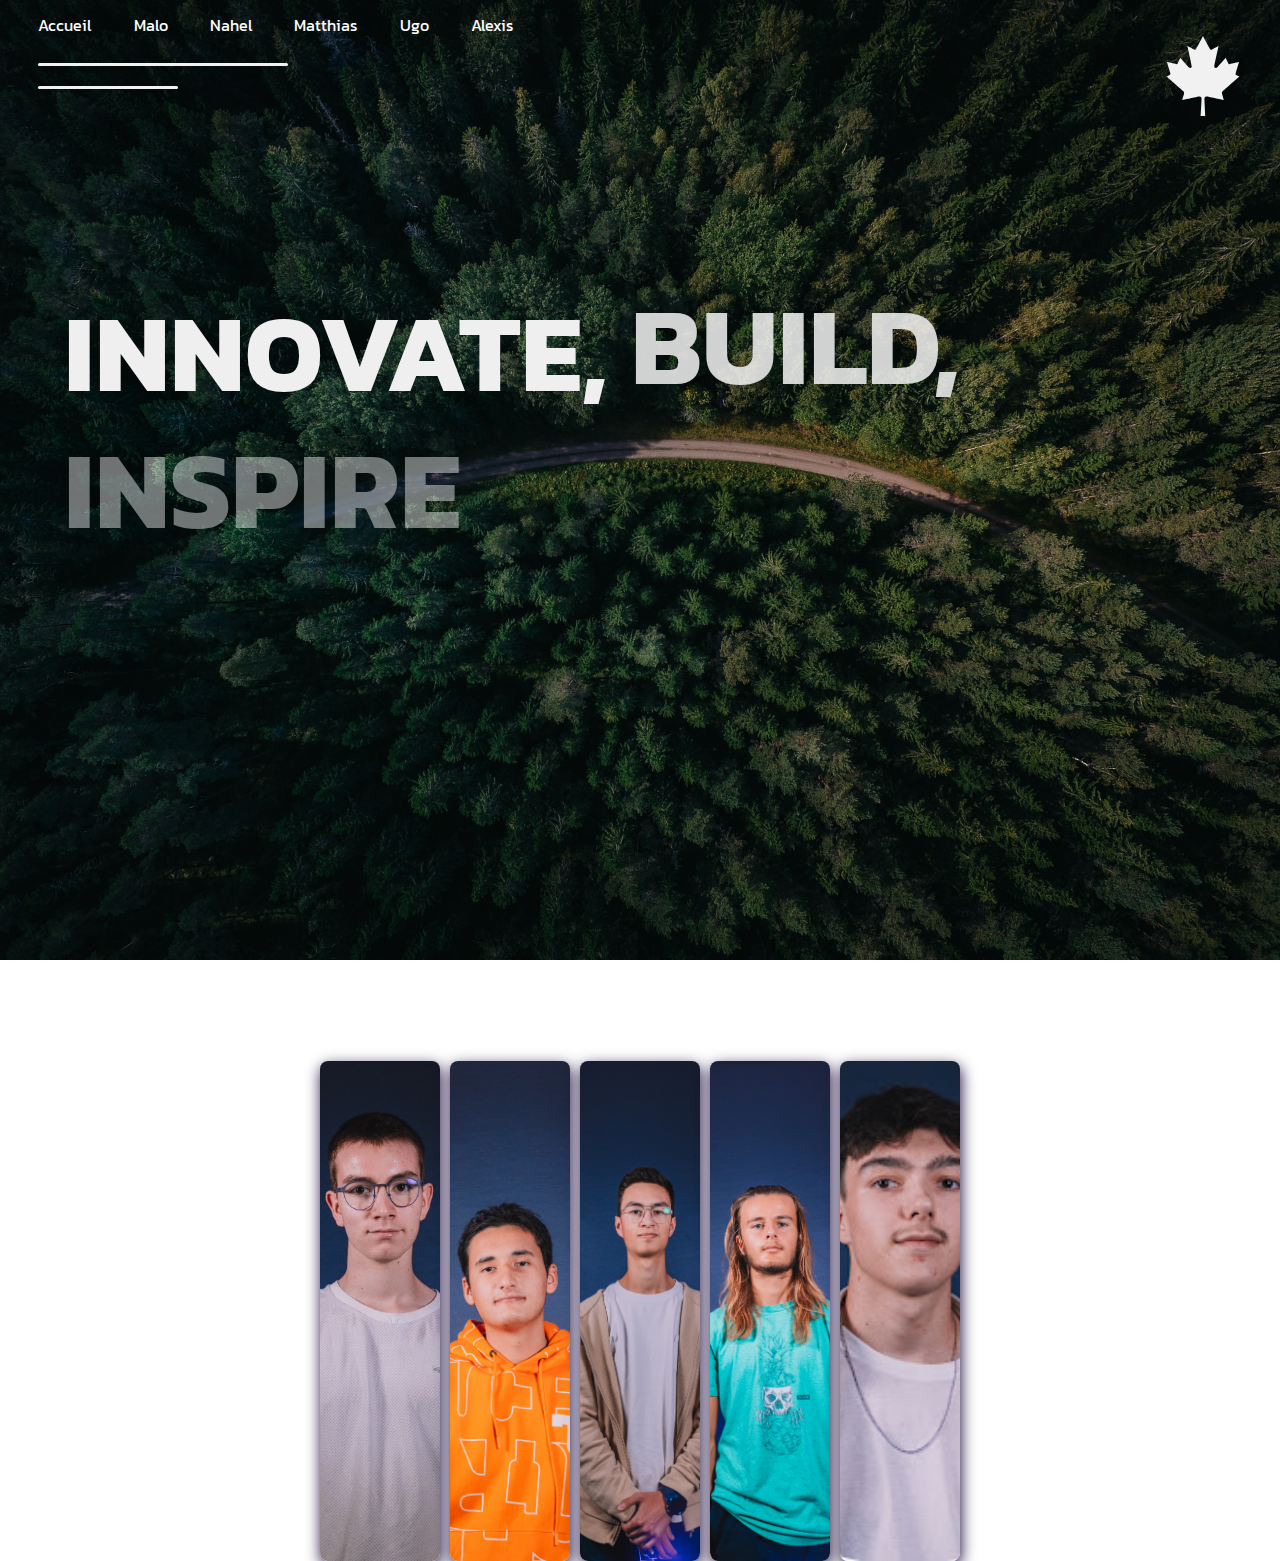
==== index.html @ 7782c5bd "Add files via upload" ====
<!DOCTYPE html>
<html lang="fr">
<head>
    <meta charset="UTF-8">
    <meta name="viewport" content="width=device-width, initial-scale=1.0">
    <title>Portfolio 1st Team</title>
    <link rel="stylesheet" href="static/css/styles.css">
    <link rel="preconnect" href="https://fonts.googleapis.com">
    <link rel="preconnect" href="https://fonts.gstatic.com" crossorigin>
    <link href="https://fonts.googleapis.com/css2?family=Kanit&display=swap" rel="stylesheet">
</head>
<body>
    <header>
        <div class="links">
        <p>
            <a href="index.html">Accueil</a>
            <a href="Malo.html">Malo</a>
            <a href="Nahel.html">Nahel</a>
            <a href="html_mathias.html">Matthias</a>
            <a href="page_ugo.html">Ugo</a>
            <a href="alexis.html">Alexis</a>
        </p>
    </div>
    </header>

    <div class="lignes">
        <div class="l1"></div>
        <div class="l2"></div>
    </div>
    
    <div class="container-first">
        <h1><span>Innovate, </span><span>Build, </span><span>Inspire </span><span>More</span></h1>
    </div>

    <img src="static/svg/canadian-maple-leaf-brands.svg" class="logo">


    <ul class="medias">
        <li class="bulle"><img src="static/svg/fb.svg" class="logo-medias"></li>
        <li class="bulle"><img src="static/svg/insta.svg" class="logo-medias"></li>
        <li class="bulle"><img src="static/svg/yt.svg" class="logo-medias"></li>
        <li class="bulle"><img src="static/svg/fb.svg" class="logo-medias"></li>
        <li class="bulle"><img src="static/svg/fb.svg" class="logo-medias"></li>
    </ul>
    
    <div class="container">
        <div>
          <div class="content">
            <h2>Malo</h2>
            <span>Web Designer</span>
          </div>
        </div>
        <div>
          <div class="content">
            <h2>Nahel</h2>
            <span>Web Designer</span>
          </div>
        </div>
        <div>
          <div class="content">
            <h2>Matthias</h2>
            <span>Web Designer</span>
          </div>
        </div>
        <div>
          <div class="content">
            <h2>Ugo</h2>
            <span>Web Designer</span>
          </div>
        </div>
        <div>
            <div class="content">
              <h2>Alexis</h2>
              <span>Web Designer</span>
            </div>
          </div>
      </div>
    <script src="https://cdnjs.cloudflare.com/ajax/libs/gsap/3.5.1/gsap.min.js"></script>
    <script src="static/js/app.js"></script>
</body>
</html>
---- static/css/styles.css ----
header a {
    display: inline-block;
    margin-left: 3%;
    margin-top: 1%;
    text-decoration: none;
    color: white;
    font-size: 16px;
    position: relative;
    gap: 20px;
}

header a::after {
    content: '';
    position: absolute;
    bottom: 0;
    right: 0;
    width: 0;
    height: 2px;
    background-color: #AA9785FF;
    transition: width 0.3s ease;
}

header a:hover::after {
    left: 0;
    right: auto;
    width: 100%;
}

*, ::before, ::after {
    box-sizing: border-box;
    margin: 0;
    padding: 0;
}

body {
    background: #333;
    font-family: "Kanit", sans-serif;
    height: 100vh;
    background: url('../image/foretlumdown.jpg');
    background-repeat: no-repeat;
    background-size: cover;
    position: relative;
    overflow-x: hidden;
}

.container-first {
    position: absolute;
    top: 30%;
    left: 5%;
}

h1 {
    text-transform: uppercase;
    font-size: 110px;
    color: #f1f1f1;
    font-family: "Kanit", sans-serif;
}
h1 span {
    position: relative;
}

.lignes {
    position: absolute;
    top: 7%;
    left: 3%;
}
.l1 {
    width: 250px;
    height: 3px;
    background: #f1f1f1;
    border-radius: 5px;
}
.l2 {
    width: 140px;
    height: 3px;
    background: #f1f1f1;
    border-radius: 5px;
    position: relative;
    top: 20px;
}

.logo {
    position: absolute;
    right: 2.9%;
    top: 4%;
    width: 80px;
    height: 80px;
    cursor: pointer;
}
.medias {
    list-style-type: none;
    position: absolute;
    right: 3.3%;
    top: 50%;
    transform: translateY(-50%);
    display: flex;
    justify-content: center;
    align-items: center;
    flex-direction: column;
}
.bulle {
    width: 60px;
    height: 60px;
    border-radius: 50%;
    border: 1px solid #f1f1f1;
    display: flex;
    justify-content: center;
    align-items: center;
    margin: 10px 0;
    background: #f1f1f1;
    cursor: pointer;
    position: relative;
}

.logo-medias {
    width: 40px;
    height: 40px;
}

@import url("https://fonts.googleapis.com/css2?family=Ubuntu+Mono&display=swap");
* {
  margin: 0;
  padding: 0;
  box-sizing: border-box;
}


.container {
  width: 100%;
  display: flex;
  justify-content: center;
  height: 500px;
  margin-top: 80%;
  gap: 10px;

  > div {
    flex: 0 0 120px;
    border-radius: 0.5rem;
    transition: 0.5s ease-in-out;
    cursor: pointer;
    box-shadow: 1px 5px 15px #1e0e3e;
    position: relative;
    overflow: hidden;

    &:nth-of-type(1) {
      background: url("../image/Malo.jpg")
        no-repeat 50% / cover;
    }
    &:nth-of-type(2) {
      background: url("../image/IDRI\ Nahel\ -2.jpg")
        no-repeat 50% / cover;
    }
    &:nth-of-type(3) {
      background: url("../image/CHUNNE-DAMIDOT\ Matthias\ -1.jpg")
        no-repeat 50% / cover;
    }
    &:nth-of-type(4) {
      background: url("../image/ANGLES-DESRUMAUX\ Ugo\ -2.jpg")
        no-repeat 50% / cover;
    }
    &:nth-of-type(5) {
      background: url("../image/alexis/ppalexis.png")
        no-repeat 50% / cover;
    }

    .content {
      font-size: 1.5rem;
      color: #fff;
      display: flex;
      align-items: center;
      padding: 15px;
      opacity: 0;
      flex-direction: column;
      height: 100%;
      justify-content: flex-end;
      background: rgb(2, 2, 46);
      background: linear-gradient(
        0deg,
        rgba(2, 2, 46, 0.6755077030812324) 0%,
        rgba(255, 255, 255, 0) 100%
      );
      transform: translatey(100%);
      transition: opacity 0.5s ease-in-out, transform 0.5s 0.2s;
      visibility: hidden;

      span {
        display: block;
        margin-top: 5px;
        font-size: 1.2rem;
      }
    }

    &:hover {
      flex: 0 0 250px;
      box-shadow: 1px 3px 15px #7645d8;
      transform: translatey(-30px);
    }

    &:hover .content {
      opacity: 1;
      transform: translatey(0%);
      visibility: visible;
    }
  }
}
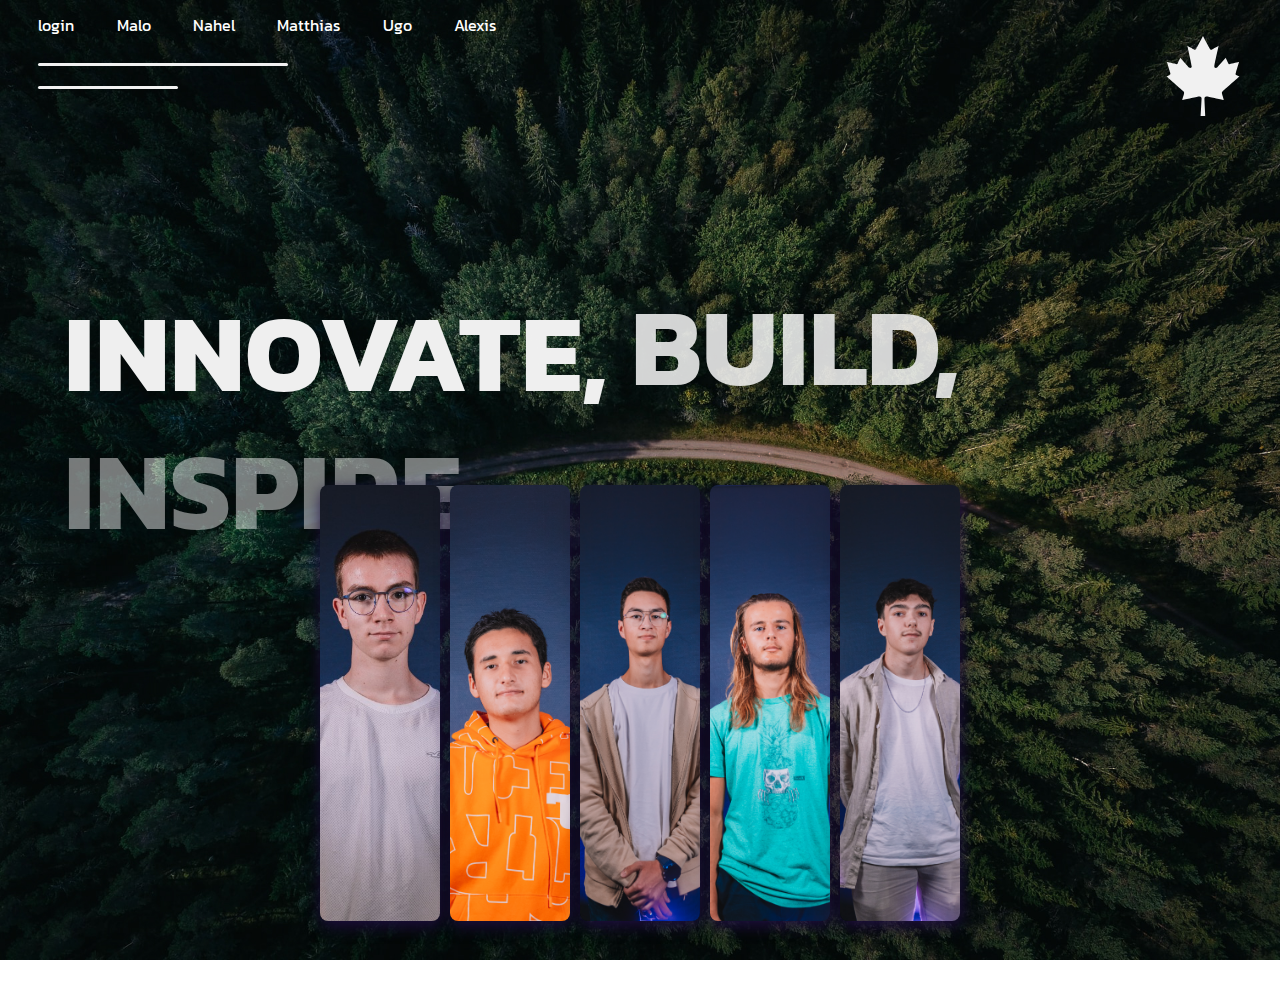
==== commit 3302c501: "Add files via upload" ====
--- a/index.html
+++ b/index.html
@@ -13,7 +13,7 @@
     <header>
         <div class="links">
         <p>
-            <a href="index.html">Accueil</a>
+            <a href="login.php">login</a>
             <a href="Malo.html">Malo</a>
             <a href="Nahel.html">Nahel</a>
             <a href="html_mathias.html">Matthias</a>
@@ -33,48 +33,50 @@
     </div>
 
     <img src="static/svg/canadian-maple-leaf-brands.svg" class="logo">
+    
+  <div class="container">
+  <div>
+    <a href="Malo.html" class="contents">
+      <div class="content">
+        <h2>Malo</h2>
+        <span>Web Designer</span>
+      </div>
+    </a>
+  </div>
+  <div>
+    <a href="Nahel.html" class="contents">
+      <div class="content">
+        <h2>Nahel</h2>
+        <span>Web Designer</span>
+      </div>
+    </a>
+  </div>
+  <div>
+    <a href="html_mathias.html" class="contents">
+      <div class="content">
+        <h2>Matthias</h2>
+        <span>Web Designer</span>
+      </div>
+    </a>
+  </div>
+  <div>
+    <a href="page_ugo.html" class="contents">
+      <div class="content">
+        <h2>Ugo</h2>
+        <span>Web Designer</span>
+      </div>
+    </a>
+  </div>
+  <div>
+    <a href="alexis.html" class="contents">
+      <div class="content">
+        <h2>Alexis</h2>
+        <span>Web Designer</span>
+      </div>
+    </a>
+  </div>
+</div>
 
-
-    <ul class="medias">
-        <li class="bulle"><img src="static/svg/fb.svg" class="logo-medias"></li>
-        <li class="bulle"><img src="static/svg/insta.svg" class="logo-medias"></li>
-        <li class="bulle"><img src="static/svg/yt.svg" class="logo-medias"></li>
-        <li class="bulle"><img src="static/svg/fb.svg" class="logo-medias"></li>
-        <li class="bulle"><img src="static/svg/fb.svg" class="logo-medias"></li>
-    </ul>
-    
-    <div class="container">
-        <div>
-          <div class="content">
-            <h2>Malo</h2>
-            <span>Web Designer</span>
-          </div>
-        </div>
-        <div>
-          <div class="content">
-            <h2>Nahel</h2>
-            <span>Web Designer</span>
-          </div>
-        </div>
-        <div>
-          <div class="content">
-            <h2>Matthias</h2>
-            <span>Web Designer</span>
-          </div>
-        </div>
-        <div>
-          <div class="content">
-            <h2>Ugo</h2>
-            <span>Web Designer</span>
-          </div>
-        </div>
-        <div>
-            <div class="content">
-              <h2>Alexis</h2>
-              <span>Web Designer</span>
-            </div>
-          </div>
-      </div>
     <script src="https://cdnjs.cloudflare.com/ajax/libs/gsap/3.5.1/gsap.min.js"></script>
     <script src="static/js/app.js"></script>
 </body>
--- a/static/css/styles.css
+++ b/static/css/styles.css
@@ -30,6 +30,19 @@
     box-sizing: border-box;
     margin: 0;
     padding: 0;
+    cursor: url(../image/frame_0_sus.png), auto;
+    -webkit-animation: cursor 250ms infinite;
+    animation: cursor 250ms infinite;
+}
+
+@-webkit-keyframes cursor {
+    0% {cursor: url(../image/frame_0_sus.png), auto;}
+    100% {cursor: url(../image/frame_1_sus.png), auto;}
+}
+
+@keyframes cursor {
+    0% {cursor: url(../image/frame_0_sus.png), auto;}
+    100% {cursor: url(../image/frame_1_sus.png), auto;}
 }
 
 body {
@@ -87,31 +100,6 @@
     height: 80px;
     cursor: pointer;
 }
-.medias {
-    list-style-type: none;
-    position: absolute;
-    right: 3.3%;
-    top: 50%;
-    transform: translateY(-50%);
-    display: flex;
-    justify-content: center;
-    align-items: center;
-    flex-direction: column;
-}
-.bulle {
-    width: 60px;
-    height: 60px;
-    border-radius: 50%;
-    border: 1px solid #f1f1f1;
-    display: flex;
-    justify-content: center;
-    align-items: center;
-    margin: 10px 0;
-    background: #f1f1f1;
-    cursor: pointer;
-    position: relative;
-}
-
 .logo-medias {
     width: 40px;
     height: 40px;
@@ -124,82 +112,86 @@
   box-sizing: border-box;
 }
 
-
 .container {
   width: 100%;
   display: flex;
   justify-content: center;
   height: 500px;
-  margin-top: 80%;
+  margin-top: 35%;
+  padding-bottom: 5%;
   gap: 10px;
+}
 
-  > div {
-    flex: 0 0 120px;
-    border-radius: 0.5rem;
-    transition: 0.5s ease-in-out;
-    cursor: pointer;
-    box-shadow: 1px 5px 15px #1e0e3e;
+.container > div {
+  flex: 0 0 120px;
+  border-radius: 0.5rem;
+  transition: 0.5s ease-in-out;
+  cursor: pointer;
+  box-shadow: 1px 5px 15px #1e0e3e;
+  position: relative;
+  overflow: hidden;
+
+  &:nth-of-type(1) {
+    background: url("../image/malo/Malo.jpg") no-repeat center / cover;
+  }
+  &:nth-of-type(2) {
+    background: url("../image/IDRI Nahel -2.jpg") no-repeat center / cover;
+  }
+  &:nth-of-type(3) {
+    background: url("../image/CHUNNE-DAMIDOT Matthias -1.jpg") no-repeat center / cover;
+  }
+  &:nth-of-type(4) {
+    background: url("../image/ugo/ANGLES-DESRUMAUX Ugo -2.jpg") no-repeat center / cover;
+  }
+  &:nth-of-type(5) {
+    background: url("../image/alexis.jpg") no-repeat center / cover;
+  }
+
+  a {
+    display: block;
+    width: 100%;
+    height: 100%;
     position: relative;
-    overflow: hidden;
+    text-decoration: none;
+  }
 
-    &:nth-of-type(1) {
-      background: url("../image/Malo.jpg")
-        no-repeat 50% / cover;
-    }
-    &:nth-of-type(2) {
-      background: url("../image/IDRI\ Nahel\ -2.jpg")
-        no-repeat 50% / cover;
-    }
-    &:nth-of-type(3) {
-      background: url("../image/CHUNNE-DAMIDOT\ Matthias\ -1.jpg")
-        no-repeat 50% / cover;
-    }
-    &:nth-of-type(4) {
-      background: url("../image/ANGLES-DESRUMAUX\ Ugo\ -2.jpg")
-        no-repeat 50% / cover;
-    }
-    &:nth-of-type(5) {
-      background: url("../image/alexis/ppalexis.png")
-        no-repeat 50% / cover;
-    }
+  .content {
+    font-size: 1.5rem;
+    color: #fff;
+    display: flex;
+    align-items: center;
+    padding: 15px;
+    opacity: 0;
+    flex-direction: column;
+    height: 100%;
+    justify-content: flex-end;
+    background: rgb(2, 2, 46);
+    background: linear-gradient(
+      0deg,
+      rgba(2, 2, 46, 0.675) 0%,
+      rgba(255, 255, 255, 0) 100%
+    );
+    transform: translateY(100%);
+    transition: opacity 0.5s ease-in-out, transform 0.5s 0.2s;
+    visibility: hidden;
+  }
 
-    .content {
-      font-size: 1.5rem;
-      color: #fff;
-      display: flex;
-      align-items: center;
-      padding: 15px;
-      opacity: 0;
-      flex-direction: column;
-      height: 100%;
-      justify-content: flex-end;
-      background: rgb(2, 2, 46);
-      background: linear-gradient(
-        0deg,
-        rgba(2, 2, 46, 0.6755077030812324) 0%,
-        rgba(255, 255, 255, 0) 100%
-      );
-      transform: translatey(100%);
-      transition: opacity 0.5s ease-in-out, transform 0.5s 0.2s;
-      visibility: hidden;
+  .content span {
+    display: block;
+    margin-top: 5px;
+    font-size: 1.2rem;
+  }
 
-      span {
-        display: block;
-        margin-top: 5px;
-        font-size: 1.2rem;
-      }
-    }
+  &:hover {
+    flex: 0 0 250px;
+    box-shadow: 1px 3px 15px #7645d8;
+    transform: translateY(-30px);
+  }
 
-    &:hover {
-      flex: 0 0 250px;
-      box-shadow: 1px 3px 15px #7645d8;
-      transform: translatey(-30px);
-    }
-
-    &:hover .content {
-      opacity: 1;
-      transform: translatey(0%);
-      visibility: visible;
-    }
+  &:hover .content {
+    opacity: 1;
+    transform: translateY(0);
+    visibility: visible;
   }
 }
+
